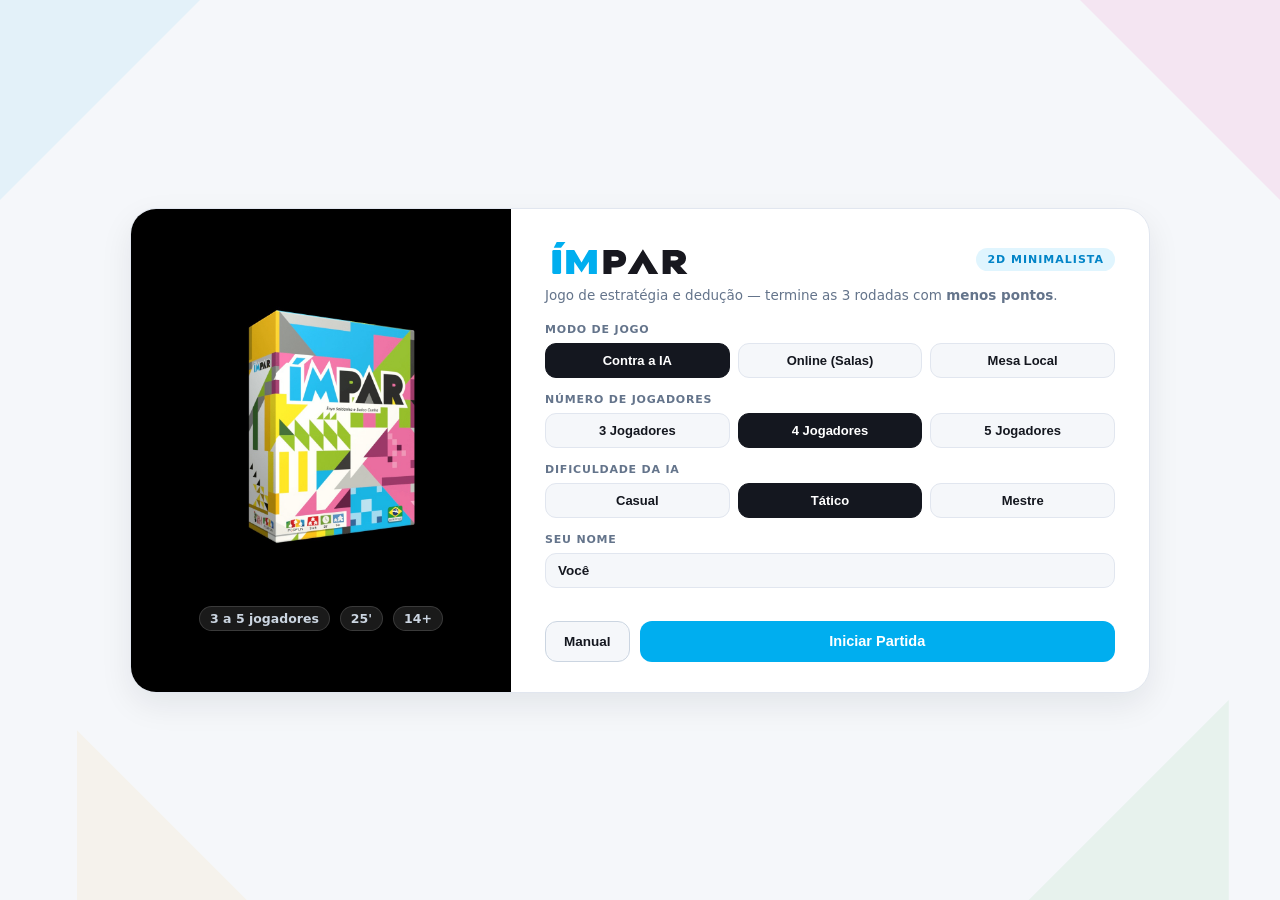
==== impar_2d/index.html @ 5ac76206 "Versao inicial do jogo IMPAR (2D Online e 3D)" ====
<!DOCTYPE html>
<html lang="pt-BR">
<head>
  <meta charset="UTF-8" />
  <meta name="viewport" content="width=device-width, initial-scale=1.0, maximum-scale=1.0, user-scalable=no" />
  <title>ÍMPAR — Edição 2D Minimalista</title>
  <link rel="manifest" href="./manifest.json" />
  <link rel="stylesheet" href="./styles/main.css" />
</head>
<body>
  <!-- Fundo geométrico minimalista -->
  <div class="geo-bg" aria-hidden="true">
    <div class="geo-shape geo-1"></div>
    <div class="geo-shape geo-2"></div>
    <div class="geo-shape geo-3"></div>
    <div class="geo-shape geo-4"></div>
  </div>

  <!-- Tela Inicial / Capa + Configuração -->
  <div id="lobby-screen" class="lobby-screen">
    <div class="lobby-shell">
      <div class="cover-column">
        <img src="./assets/capa.jpg" alt="Capa oficial do jogo Ímpar" class="cover-img" />
        <div class="cover-meta">
          <span class="meta-pill">3 a 5 jogadores</span>
          <span class="meta-pill">25'</span>
          <span class="meta-pill">14+</span>
        </div>
      </div>

      <div class="config-column" id="lobby-config-panel">
        <div class="lobby-header">
          <div id="lobby-wordmark"></div>
          <span class="edition-tag">2D Minimalista</span>
        </div>
        <p class="lobby-sub">Jogo de estratégia e dedução — termine as 3 rodadas com <strong>menos pontos</strong>.</p>

        <div class="form-section">
          <span class="form-label">Modo de Jogo</span>
          <div class="segmented" id="mode-select">
            <button class="seg-btn selected" data-mode="solo">Contra a IA</button>
            <button class="seg-btn" data-mode="online">Online (Salas)</button>
            <button class="seg-btn" data-mode="local">Mesa Local</button>
          </div>
        </div>

        <div class="form-section hidden" id="online-action-section">
          <span class="form-label">Ação Online</span>
          <div class="segmented" id="online-tab-select">
            <button class="seg-btn selected" data-online-tab="create">Criar Sala</button>
            <button class="seg-btn" data-online-tab="join">Entrar na Sala</button>
          </div>
        </div>

        <div class="form-section" id="count-section">
          <span class="form-label">Número de Jogadores</span>
          <div class="segmented" id="count-select">
            <button class="seg-btn" data-count="3">3 Jogadores</button>
            <button class="seg-btn selected" data-count="4">4 Jogadores</button>
            <button class="seg-btn" data-count="5">5 Jogadores</button>
          </div>
        </div>

        <div class="form-section" id="difficulty-section">
          <span class="form-label">Dificuldade da IA</span>
          <div class="segmented" id="diff-select">
            <button class="seg-btn" data-diff="casual">Casual</button>
            <button class="seg-btn selected" data-diff="tatico">Tático</button>
            <button class="seg-btn" data-diff="mestre">Mestre</button>
          </div>
        </div>

        <div class="form-section">
          <span class="form-label" id="names-label">Seu Nome</span>
          <div class="input-row" id="player-names-container">
            <input type="text" class="text-input" id="human-name-input" value="Você" maxlength="16" placeholder="Seu nome" />
          </div>
        </div>

        <div class="form-section hidden" id="online-create-fields">
          <span class="form-label">Senha da Sala (opcional)</span>
          <input type="password" class="text-input" id="online-create-pass" maxlength="20" placeholder="Deixe vazio para sala sem senha" style="width:100%;" />
        </div>

        <div class="form-section hidden" id="online-join-fields">
          <span class="form-label">Código e Senha da Sala</span>
          <div class="input-row">
            <input type="text" class="text-input" id="online-join-code" maxlength="8" placeholder="Código (ex: K7M2P)" style="text-transform:uppercase;letter-spacing:2px;font-weight:800;" />
            <input type="password" class="text-input" id="online-join-pass" maxlength="20" placeholder="Senha (se houver)" />
          </div>
        </div>

        <div id="online-status" class="online-status hidden"></div>

        <div class="btn-row">
          <button class="secondary-btn" id="btn-lobby-manual">Manual</button>
          <button class="primary-btn" id="btn-start-match">Iniciar Partida</button>
        </div>
      </div>

      <!-- Sala de Espera Online -->
      <div class="config-column hidden" id="waiting-room-panel">
        <div class="lobby-header">
          <div id="waiting-wordmark"></div>
          <span class="edition-tag" id="room-lock-badge">🔓 Sem senha</span>
        </div>
        <div class="room-code-box">
          <div>
            <span class="form-label" style="margin-bottom:2px;">Código da Sala</span>
            <div class="room-code-text" id="waiting-room-code">-----</div>
          </div>
          <div style="display:flex;gap:8px;flex-wrap:wrap;">
            <button class="icon-btn" id="btn-copy-code">Copiar Código</button>
            <button class="icon-btn" id="btn-copy-link">Copiar Link</button>
          </div>
        </div>

        <div class="form-section">
          <span class="form-label" id="waiting-players-label">Jogadores na Sala (1/4)</span>
          <div id="waiting-players-list" class="waiting-list"></div>
        </div>

        <div class="form-section hidden" id="waiting-host-options">
          <label class="checkbox-row">
            <input type="checkbox" id="chk-fill-bots" />
            <span>Preencher vagas vazias com IA (<strong id="waiting-bot-diff">Tático</strong>)</span>
          </label>
        </div>

        <p id="waiting-guest-msg" class="lobby-sub hidden" style="margin:6px 0 0 0;">Aguardando o anfitrião iniciar a partida...</p>

        <div class="btn-row">
          <button class="secondary-btn" id="btn-leave-room">Sair da Sala</button>
          <button class="primary-btn hidden" id="btn-start-online">Iniciar Partida Online</button>
        </div>
      </div>
    </div>
  </div>

  <!-- Tabuleiro 2D Minimalista -->
  <div id="game-shell" class="game-shell hidden">
    <header class="topbar">
      <div class="card-pill topbar-group">
        <div id="hud-wordmark"></div>
        <span class="divider-v"></span>
        <span class="stat-chip"><span class="label">Rodada</span> <strong id="hud-round">1/3</strong></span>
        <span class="stat-chip"><span class="label">Disputa</span> <strong id="hud-dispute">1/12</strong></span>
        <span class="stat-chip hide-sm"><span class="label">Bolsa</span> <strong id="hud-bag">2</strong></span>
        <span id="hud-removed-wrap" class="stat-chip hidden hide-sm"></span>
      </div>

      <div class="card-pill topbar-group">
        <button class="icon-btn" id="btn-toggle-log">Log</button>
        <button class="icon-btn" id="btn-open-manual">?</button>
        <button class="icon-btn active" id="btn-toggle-sound">Som</button>
        <button class="icon-btn" id="btn-back-menu">Menu</button>
      </div>
    </header>

    <main class="table-grid">
      <div id="opponents-top" class="opponents-top"></div>

      <div class="table-middle">
        <div id="opponents-left" class="side-seats"></div>

        <section id="center-arena" class="center-arena">
          <div class="arena-meta">
            <span>Arena da Disputa</span>
            <span id="arena-discard">Descarte oculto: 0</span>
          </div>
          <div id="hud-required-color" class="required-pill">
            <span class="color-dot" id="req-color-dot" style="background:#94a3b8;"></span>
            <span id="req-color-text">Cor livre (1ª jogada)</span>
          </div>
          <div id="arena-plays" class="arena-plays">
            <span class="arena-empty">Aguardando primeira jogada...</span>
          </div>
          <div id="arena-notice" class="arena-notice hidden"></div>
        </section>

        <div id="opponents-right" class="side-seats"></div>
      </div>

      <section id="human-zone" class="human-zone">
        <div class="human-bar">
          <div id="human-turn-text">Sua vez!</div>
          <div id="hover-pill" class="hover-pill">Passe o mouse sobre uma peça para ver cor e paridade</div>
          <div id="human-score-area" style="display:flex;align-items:center;gap:8px;"></div>
        </div>
        <div id="human-hand" class="human-hand"></div>
      </section>
    </main>
  </div>

  <div id="dispute-toast" class="dispute-toast hidden"></div>
  <aside id="side-panel" class="side-panel hidden"></aside>

  <div id="modal-backdrop" class="modal-backdrop hidden">
    <div id="modal-card" class="modal-card"></div>
  </div>

  <script src="./vendor/peerjs/peerjs.min.js"></script>
  <script type="module" src="./src/main.js"></script>
</body>
</html>
---- impar_2d/styles/main.css ----
:root {
  --bg: #f5f7fa;
  --surface: #ffffff;
  --surface-alt: #eef2f7;
  --border: #e1e6ef;
  --border-strong: #cbd5e1;
  --text: #14171f;
  --text-muted: #64748b;
  --accent: #00aeef;
  --pink: #ec008c;
  --green: #39b54a;
  --yellow: #fcb040;
  --dark: #18181f;
  --shadow-sm: 0 4px 14px rgba(15, 23, 42, 0.05);
  --shadow-md: 0 12px 32px rgba(15, 23, 42, 0.08);
}

* {
  box-sizing: border-box;
  user-select: none;
  -webkit-user-select: none;
}

html, body {
  margin: 0;
  padding: 0;
  width: 100%;
  height: 100%;
  overflow: hidden;
  background: var(--bg);
  color: var(--text);
  font-family: "Segoe UI Variable", "Segoe UI", system-ui, -apple-system, sans-serif;
}

.hidden {
  display: none !important;
}

/* Fundo geométrico minimalista inspirado na capa */
.geo-bg {
  position: fixed;
  inset: 0;
  pointer-events: none;
  z-index: 0;
  overflow: hidden;
}

.geo-shape {
  position: absolute;
  opacity: 0.07;
}

.geo-1 {
  top: -80px;
  left: -60px;
  width: 340px;
  height: 340px;
  background: var(--accent);
  clip-path: polygon(0 0, 100% 0, 0 100%);
}

.geo-2 {
  top: -40px;
  right: -40px;
  width: 280px;
  height: 280px;
  background: var(--pink);
  clip-path: polygon(100% 0, 100% 100%, 0 0);
}

.geo-3 {
  bottom: -70px;
  left: 6%;
  width: 240px;
  height: 240px;
  background: var(--yellow);
  clip-path: polygon(0 100%, 100% 100%, 0 0);
}

.geo-4 {
  bottom: -60px;
  right: 4%;
  width: 260px;
  height: 260px;
  background: var(--green);
  clip-path: polygon(100% 100%, 0 100%, 100% 0);
}

/* ==================== LOBBY COM CAPA ==================== */
.lobby-screen {
  position: fixed;
  inset: 0;
  z-index: 30;
  display: flex;
  align-items: center;
  justify-content: center;
  padding: 24px;
  overflow-y: auto;
}

.lobby-shell {
  background: var(--surface);
  border: 1.5px solid var(--border);
  border-radius: 26px;
  box-shadow: var(--shadow-md);
  max-width: 1020px;
  width: 100%;
  display: grid;
  grid-template-columns: 380px 1fr;
  overflow: hidden;
}

.cover-column {
  background: #000000;
  color: #ffffff;
  padding: 28px 24px;
  display: flex;
  flex-direction: column;
  align-items: center;
  justify-content: center;
  gap: 16px;
}

.cover-img {
  width: 100%;
  max-width: 320px;
  height: auto;
  border-radius: 12px;
  display: block;
}

.cover-meta {
  display: flex;
  align-items: center;
  gap: 10px;
  font-size: 12.5px;
  color: #cbd5e1;
  font-weight: 600;
}

.meta-pill {
  padding: 4px 10px;
  border-radius: 999px;
  background: rgba(255, 255, 255, 0.10);
  border: 1px solid rgba(255, 255, 255, 0.14);
}

.config-column {
  padding: 30px 34px;
  display: flex;
  flex-direction: column;
  justify-content: center;
}

.lobby-header {
  display: flex;
  align-items: center;
  justify-content: space-between;
  gap: 12px;
  margin-bottom: 6px;
}

.edition-tag {
  font-size: 11px;
  font-weight: 800;
  text-transform: uppercase;
  letter-spacing: 1px;
  padding: 5px 11px;
  border-radius: 999px;
  background: #e0f5fe;
  color: #0284c7;
}

.lobby-sub {
  margin: 0 0 20px 0;
  font-size: 13.5px;
  color: var(--text-muted);
}

.form-section {
  margin-bottom: 15px;
}

.form-label {
  display: block;
  font-size: 11px;
  font-weight: 800;
  text-transform: uppercase;
  letter-spacing: 0.8px;
  color: var(--text-muted);
  margin-bottom: 7px;
}

.segmented {
  display: grid;
  gap: 8px;
  grid-template-columns: repeat(auto-fit, minmax(85px, 1fr));
}

.seg-btn {
  background: var(--bg);
  border: 1.5px solid var(--border);
  color: var(--text);
  border-radius: 11px;
  padding: 9px 10px;
  font-size: 13px;
  font-weight: 700;
  cursor: pointer;
  transition: all 0.15s ease;
}

.seg-btn:hover {
  border-color: var(--border-strong);
  background: var(--surface-alt);
}

.seg-btn.selected {
  background: #14171f;
  border-color: #14171f;
  color: #ffffff;
}

.input-row {
  display: flex;
  gap: 8px;
  flex-wrap: wrap;
}

.text-input {
  flex: 1;
  min-width: 120px;
  background: var(--bg);
  border: 1.5px solid var(--border);
  border-radius: 11px;
  padding: 9px 12px;
  font-size: 13.5px;
  color: var(--text);
  font-weight: 600;
  outline: none;
}

.text-input:focus {
  border-color: var(--accent);
  background: #ffffff;
}

.checkbox-row {
  display: flex;
  align-items: center;
  gap: 9px;
  font-size: 13px;
  color: var(--text);
  cursor: pointer;
}

.btn-row {
  display: flex;
  gap: 10px;
  margin-top: 18px;
}

.primary-btn {
  flex: 1;
  background: var(--accent);
  border: none;
  color: #ffffff;
  border-radius: 12px;
  padding: 12px 20px;
  font-size: 14.5px;
  font-weight: 800;
  cursor: pointer;
  transition: transform 0.14s ease, filter 0.14s ease;
}

.primary-btn:hover {
  filter: brightness(0.95);
  transform: translateY(-1px);
}

.secondary-btn {
  background: var(--bg);
  border: 1.5px solid var(--border-strong);
  color: var(--text);
  border-radius: 12px;
  padding: 12px 18px;
  font-size: 13.5px;
  font-weight: 700;
  cursor: pointer;
  transition: background 0.14s ease;
}

.secondary-btn:hover {
  background: var(--surface-alt);
}

.online-status {
  padding: 9px 12px;
  border-radius: 10px;
  font-size: 13px;
  font-weight: 700;
  background: #fef2f2;
  color: #b91c1c;
  border: 1px solid #fecaca;
}

.online-status.info {
  background: #e0f5fe;
  color: #0369a1;
  border-color: #bae6fd;
}

.room-code-box {
  display: flex;
  align-items: center;
  justify-content: space-between;
  gap: 12px;
  background: var(--bg);
  border: 1.5px solid var(--border);
  border-radius: 14px;
  padding: 12px 16px;
  margin: 12px 0 16px 0;
}

.room-code-text {
  font-size: 26px;
  font-weight: 900;
  letter-spacing: 4px;
  color: var(--dark);
}

.waiting-list {
  display: flex;
  flex-direction: column;
  gap: 7px;
}

.waiting-slot {
  display: flex;
  align-items: center;
  justify-content: space-between;
  padding: 9px 12px;
  border-radius: 11px;
  background: var(--bg);
  border: 1.5px solid var(--border);
  font-size: 13.5px;
  font-weight: 700;
}

.waiting-slot.empty {
  color: var(--text-muted);
  border-style: dashed;
  font-weight: 600;
}

.primary-btn:disabled {
  opacity: 0.45;
  cursor: not-allowed;
  transform: none;
}

/* ==================== GAME BOARD 2D ==================== */
.game-shell {
  position: relative;
  z-index: 5;
  width: 100%;
  height: 100%;
  display: flex;
  flex-direction: column;
  padding: 12px 16px;
  gap: 10px;
}

.topbar {
  display: flex;
  align-items: center;
  justify-content: space-between;
  gap: 10px;
  flex-shrink: 0;
}

.card-pill {
  background: var(--surface);
  border: 1.5px solid var(--border);
  border-radius: 14px;
  box-shadow: var(--shadow-sm);
}

.topbar-group {
  display: flex;
  align-items: center;
  gap: 10px;
  padding: 7px 14px;
  white-space: nowrap;
}

.stat-chip {
  font-size: 12.5px;
  font-weight: 700;
  display: inline-flex;
  align-items: center;
  gap: 5px;
}

.stat-chip span.label {
  color: var(--text-muted);
  font-weight: 600;
}

.divider-v {
  width: 1.5px;
  height: 18px;
  background: var(--border);
}

.required-pill {
  display: inline-flex;
  align-items: center;
  gap: 10px;
  padding: 8px 20px;
  font-size: 16px;
  font-weight: 800;
  white-space: nowrap;
  border-radius: 999px;
  background: var(--bg);
  border: 2.5px solid var(--border);
  box-shadow: 0 3px 10px rgba(15, 23, 42, 0.06);
  transition: border-color 0.2s ease, background-color 0.2s ease;
}

.color-dot {
  width: 17px;
  height: 17px;
  border-radius: 50%;
  display: inline-block;
  flex-shrink: 0;
}

.icon-btn {
  background: var(--bg);
  border: 1.5px solid var(--border);
  color: var(--text);
  border-radius: 9px;
  padding: 5px 11px;
  font-size: 12.5px;
  font-weight: 700;
  cursor: pointer;
  transition: all 0.14s ease;
}

.icon-btn:hover {
  border-color: var(--border-strong);
  background: var(--surface-alt);
}

.icon-btn.active {
  background: #14171f;
  border-color: #14171f;
  color: #ffffff;
}

/* ==================== TABLETOP AREA ==================== */
.table-grid {
  flex: 1;
  min-height: 0;
  display: grid;
  grid-template-rows: auto 1fr auto;
  gap: 10px;
}

.opponents-top {
  width: 100%;
  display: flex;
  justify-content: space-evenly;
  align-items: stretch;
  gap: 28px;
  padding: 0 18px;
  flex-wrap: wrap;
}

.table-middle {
  min-height: 0;
  display: grid;
  grid-template-columns: 1fr minmax(430px, 520px) 1fr;
  align-items: center;
  gap: 12px;
}

.side-seats {
  display: flex;
  flex-direction: column;
  gap: 10px;
  width: fit-content;
  max-width: 100%;
}

#opponents-left {
  justify-self: start;
}

#opponents-right {
  justify-self: end;
}

.seat-card {
  width: clamp(410px, 30vw, 520px);
  min-height: 118px;
  background: var(--surface);
  border: 1.5px solid var(--border);
  border-radius: 16px;
  padding: 12px 14px;
  box-shadow: var(--shadow-sm);
  transition: border-color 0.2s ease, box-shadow 0.2s ease;
}

[data-players="5"] .seat-card {
  width: clamp(390px, 28.5vw, 470px);
}

.seat-card.active-turn {
  border-color: var(--accent);
  box-shadow: 0 0 0 3px rgba(0, 174, 239, 0.16), var(--shadow-sm);
}

.seat-header {
  display: flex;
  align-items: center;
  justify-content: space-between;
  gap: 8px;
  margin-bottom: 8px;
}

.seat-name {
  font-size: 13px;
  font-weight: 800;
  display: flex;
  align-items: center;
  gap: 6px;
}

.turn-badge {
  font-size: 10px;
  font-weight: 800;
  text-transform: uppercase;
  padding: 2px 7px;
  border-radius: 999px;
  background: var(--accent);
  color: #ffffff;
}

.seat-score {
  font-size: 11.5px;
  color: var(--text-muted);
  font-weight: 600;
}

.seat-score strong {
  color: var(--text);
}

.opp-hand {
  display: flex;
  flex-wrap: nowrap;
  gap: 4px;
  align-items: center;
  min-height: 42px;
}

.opp-penalties {
  margin-top: 8px;
  padding-top: 7px;
  border-top: 1px dashed var(--border);
  display: flex;
  align-items: center;
  gap: 5px;
  flex-wrap: wrap;
  min-height: 36px;
  font-size: 11px;
  color: var(--text-muted);
}

.pen-empty {
  font-size: 11px;
  color: #94a3b8;
  font-style: italic;
}

.flying-tile {
  position: fixed;
  z-index: 60;
  pointer-events: none;
  margin: 0;
  transition: transform 0.62s cubic-bezier(0.22, 1, 0.36, 1), opacity 0.62s ease;
  filter: drop-shadow(0 12px 22px rgba(15, 23, 42, 0.25));
}

.played-slot.discard-fade {
  opacity: 0.22;
  transform: scale(0.86);
  transition: opacity 0.45s ease, transform 0.45s ease;
}

/* ==================== CENTER ARENA ==================== */
.center-arena {
  width: 100%;
  max-width: 520px;
  min-height: 165px;
  align-self: center;
  justify-self: center;
  background: var(--surface);
  border: 2px dashed var(--border-strong);
  border-radius: 22px;
  box-shadow: var(--shadow-sm);
  display: flex;
  flex-direction: column;
  align-items: center;
  justify-content: space-between;
  gap: 10px;
  padding: 12px 14px 14px 14px;
  transition: border-color 0.25s ease, background 0.25s ease;
}

.arena-meta {
  width: 100%;
  display: flex;
  justify-content: space-between;
  font-size: 11px;
  font-weight: 700;
  color: var(--text-muted);
}

.arena-plays {
  width: 100%;
  display: flex;
  align-items: center;
  justify-content: center;
  gap: 7px;
  flex-wrap: nowrap;
}

.arena-empty {
  color: var(--text-muted);
  font-size: 13px;
  font-weight: 600;
  padding: 26px 0;
}

.played-slot {
  display: flex;
  flex-direction: column;
  align-items: center;
  gap: 4px;
  padding: 5px 6px;
  border-radius: 13px;
  border: 2px solid transparent;
  min-width: 68px;
}

.played-slot.slot-enter {
  animation: slideTileIn 0.24s cubic-bezier(0.2, 0.8, 0.2, 1);
}

.played-slot.slot-winner {
  background: #ecfdf5;
  border-color: #10b981;
}

.played-slot.slot-penalty {
  background: transparent;
  border-color: transparent;
  border-bottom: 3.5px solid #f59e0b;
  border-radius: 0;
  padding-bottom: 5px;
}

.played-slot.slot-winner.slot-penalty {
  background: #ecfdf5;
  border-color: #10b981;
  border-bottom: 3.5px solid #f59e0b;
}

.slot-tag {
  font-size: 10px;
  font-weight: 800;
  text-transform: uppercase;
  letter-spacing: 0.4px;
  padding: 1px 7px;
  border-radius: 999px;
}

.slot-tag.win {
  background: #10b981;
  color: #ffffff;
}

.slot-tag.pen {
  background: #f59e0b;
  color: #ffffff;
}

.arena-notice {
  width: 100%;
  text-align: center;
  background: #14171f;
  color: #ffffff;
  border-radius: 12px;
  padding: 8px 14px;
  font-size: 13px;
  font-weight: 700;
  line-height: 1.35;
  animation: slideTileIn 0.22s ease;
}

@keyframes slideTileIn {
  from { opacity: 0; transform: translateY(14px) scale(0.9); }
  to { opacity: 1; transform: translateY(0) scale(1); }
}

.played-who {
  font-size: 11.5px;
  font-weight: 700;
  color: var(--text);
  background: var(--bg);
  border: 1px solid var(--border);
  border-radius: 999px;
  padding: 2px 9px;
}

.dispute-toast {
  position: fixed;
  top: 12px;
  left: 50%;
  transform: translateX(-50%);
  background: #14171f;
  color: #ffffff;
  border-radius: 999px;
  padding: 9px 20px;
  font-size: 13.5px;
  font-weight: 700;
  box-shadow: var(--shadow-md);
  z-index: 25;
}

/* ==================== HUMAN HAND ZONE ==================== */
.human-zone {
  background: var(--surface);
  border: 1.5px solid var(--border);
  border-radius: 22px;
  padding: 12px 18px 14px 18px;
  box-shadow: var(--shadow-sm);
  display: flex;
  flex-direction: column;
  align-items: center;
  gap: 10px;
}

.human-zone.your-turn {
  border-color: var(--accent);
  box-shadow: 0 0 0 3px rgba(0, 174, 239, 0.14), var(--shadow-sm);
}

.human-bar {
  width: 100%;
  display: flex;
  align-items: center;
  justify-content: space-between;
  gap: 12px;
  flex-wrap: wrap;
  font-size: 13.5px;
  font-weight: 700;
}

.human-hand {
  display: flex;
  align-items: flex-end;
  justify-content: center;
  gap: 10px;
  flex-wrap: wrap;
  min-height: 76px;
}

.hand-tile-btn {
  background: none;
  border: none;
  padding: 0;
  cursor: pointer;
  transition: transform 0.16s ease, opacity 0.16s ease, filter 0.16s ease;
  display: inline-flex;
  align-items: center;
  justify-content: center;
}

.hand-tile-btn.legal:hover {
  transform: translateY(-10px) scale(1.06);
  filter: drop-shadow(0 10px 14px rgba(15, 23, 42, 0.18));
}

.hand-tile-btn.illegal {
  opacity: 0.34;
  cursor: not-allowed;
}

.hand-tile-btn.waiting {
  cursor: default;
}

.hover-pill {
  font-size: 12px;
  font-weight: 700;
  color: var(--text-muted);
  background: var(--bg);
  border: 1px solid var(--border);
  border-radius: 999px;
  padding: 4px 12px;
}

/* ==================== SVG TILES ==================== */
.tile-svg {
  display: block;
  filter: drop-shadow(0 3px 6px rgba(15, 23, 42, 0.14));
}

.tile-even.tile-sm { width: 28px; height: 28px; }
.tile-odd.tile-sm  { width: 32px; height: 28px; }

.tile-even.tile-opp { width: clamp(27px, 2.05vw, 38px); height: clamp(27px, 2.05vw, 38px); }
.tile-odd.tile-opp  { width: clamp(30px, 2.30vw, 42px); height: clamp(27px, 2.05vw, 38px); }

[data-players="5"] .tile-even.tile-opp { width: clamp(31px, 2.25vw, 40px); height: clamp(31px, 2.25vw, 40px); }
[data-players="5"] .tile-odd.tile-opp  { width: clamp(35px, 2.52vw, 44px); height: clamp(31px, 2.25vw, 40px); }

.tile-even.tile-md { width: clamp(46px, 3.6vw, 54px); height: clamp(46px, 3.6vw, 54px); }
.tile-odd.tile-md  { width: clamp(52px, 4.0vw, 60px); height: clamp(46px, 3.6vw, 54px); }

.tile-even.tile-hand { width: 62px; height: 62px; }
.tile-odd.tile-hand  { width: 69px; height: 62px; }

.tile-even.tile-lg { width: 72px; height: 72px; }
.tile-odd.tile-lg  { width: 80px; height: 72px; }

/* ==================== SIDE PANEL & MODALS ==================== */
.side-panel {
  position: fixed;
  top: 70px;
  right: 16px;
  width: 295px;
  max-height: calc(100vh - 150px);
  overflow-y: auto;
  padding: 16px;
  z-index: 26;
  background: var(--surface);
  border: 1.5px solid var(--border-strong);
  border-radius: 18px;
  box-shadow: var(--shadow-md);
}

.side-panel h3 {
  margin: 0 0 10px 0;
  font-size: 14px;
  font-weight: 800;
}

.tracker-row { margin-bottom: 10px; }
.tracker-row-title {
  font-size: 12px;
  font-weight: 700;
  margin-bottom: 4px;
  display: flex;
  align-items: center;
  gap: 6px;
}

.tracker-nums {
  display: grid;
  grid-template-columns: repeat(10, 1fr);
  gap: 3px;
}

.tracker-cell {
  text-align: center;
  font-size: 11px;
  font-weight: 700;
  padding: 4px 0;
  border-radius: 5px;
  background: var(--bg);
  border: 1px solid var(--border);
  color: var(--text-muted);
}

.tracker-cell.seen-hand {
  background: #e0f5fe;
  border-color: #38bdf8;
  color: #0369a1;
}

.tracker-cell.seen-table {
  background: #fef3c7;
  border-color: #f59e0b;
  color: #92400e;
}

.log-list {
  display: flex;
  flex-direction: column;
  gap: 6px;
  font-size: 12px;
  color: var(--text-muted);
}

.log-item {
  padding: 7px 9px;
  border-radius: 9px;
  background: var(--bg);
  line-height: 1.35;
}

.modal-backdrop {
  position: fixed;
  inset: 0;
  background: rgba(15, 23, 42, 0.45);
  backdrop-filter: blur(5px);
  display: flex;
  align-items: center;
  justify-content: center;
  padding: 20px;
  z-index: 40;
  transition: background 0.18s ease;
}

.modal-backdrop.minimized {
  background: transparent;
  backdrop-filter: none;
  -webkit-backdrop-filter: none;
  pointer-events: none;
  align-items: flex-start;
  padding: 0 20px;
}

.modal-card {
  background: var(--surface);
  border: 1.5px solid var(--border);
  border-radius: 22px;
  padding: 26px 30px;
  max-width: 640px;
  width: 100%;
  max-height: 90vh;
  overflow-y: auto;
  box-shadow: var(--shadow-md);
}

.modal-backdrop.minimized .modal-card {
  pointer-events: auto;
  max-width: 480px;
  padding: 12px 16px;
  border-radius: 18px;
  border: 2px solid var(--accent);
  box-shadow: 0 12px 32px rgba(15, 23, 42, 0.22);
}

.modal-header-row {
  display: flex;
  align-items: center;
  justify-content: space-between;
  gap: 12px;
}

.modal-header-row h2 {
  margin: 0;
  font-size: 19px;
}

.modal-backdrop.minimized .modal-header-row h2 {
  font-size: 14px;
}

.modal-backdrop.minimized .modal-desc {
  display: block;
  font-size: 12.5px !important;
  margin: 4px 0 0 0 !important;
}

.modal-backdrop.minimized .color-picker-grid {
  margin-top: 8px;
  gap: 7px;
  grid-template-columns: repeat(auto-fit, minmax(72px, 1fr));
}

.modal-backdrop.minimized .color-choice-btn {
  padding: 8px 6px;
  font-size: 12px;
  border-radius: 10px;
  gap: 4px;
}

.modal-backdrop.minimized .color-choice-btn svg {
  width: 22px;
  height: 22px;
}

.modal-backdrop.minimized .tile-picker-grid {
  margin-top: 8px;
  gap: 8px;
}

.modal-backdrop.minimized .pick-tile-btn {
  padding: 6px;
  border-radius: 12px;
}

.modal-backdrop.minimized .pick-tile-btn .tile-svg {
  width: 46px;
  height: 46px;
}

.color-picker-grid {
  display: grid;
  grid-template-columns: repeat(auto-fit, minmax(100px, 1fr));
  gap: 10px;
  margin-top: 16px;
}

.color-choice-btn {
  border: none;
  border-radius: 14px;
  padding: 16px 10px;
  color: #ffffff;
  font-size: 14px;
  font-weight: 800;
  cursor: pointer;
  display: flex;
  flex-direction: column;
  align-items: center;
  gap: 7px;
  transition: transform 0.14s ease;
}

.color-choice-btn:hover {
  transform: translateY(-3px);
}

.tile-picker-grid {
  display: flex;
  justify-content: center;
  gap: 14px;
  flex-wrap: wrap;
  margin-top: 18px;
}

.pick-tile-btn {
  background: var(--bg);
  border: 1.5px solid var(--border);
  border-radius: 16px;
  padding: 12px;
  cursor: pointer;
  transition: transform 0.14s ease, border-color 0.14s ease;
}

.pick-tile-btn:hover {
  transform: scale(1.06);
  border-color: var(--accent);
}

.score-table {
  width: 100%;
  border-collapse: collapse;
  margin: 16px 0;
  font-size: 14px;
}

.score-table th, .score-table td {
  padding: 9px 10px;
  border-bottom: 1px solid var(--border);
  text-align: center;
}

.score-table th {
  font-size: 11.5px;
  text-transform: uppercase;
  color: var(--text-muted);
}

.score-table td:first-child, .score-table th:first-child {
  text-align: left;
}

.score-table tr.winner-row {
  background: #ecfdf5;
}

.manual-content h4 {
  color: #0284c7;
  margin: 14px 0 5px 0;
  font-size: 14.5px;
}

.manual-content p, .manual-content li {
  color: #334155;
  font-size: 13.5px;
  line-height: 1.5;
}

@media (max-width: 900px) {
  .lobby-shell {
    grid-template-columns: 1fr;
  }
  .cover-column {
    padding: 18px;
  }
  .cover-img {
    max-width: 190px;
  }
  .seat-card,
  [data-players="5"] .seat-card {
    width: 100%;
  }
  .table-middle {
    grid-template-columns: 1fr;
  }
  .arena-plays {
    flex-wrap: wrap;
  }
  .hide-sm {
    display: none !important;
  }
}
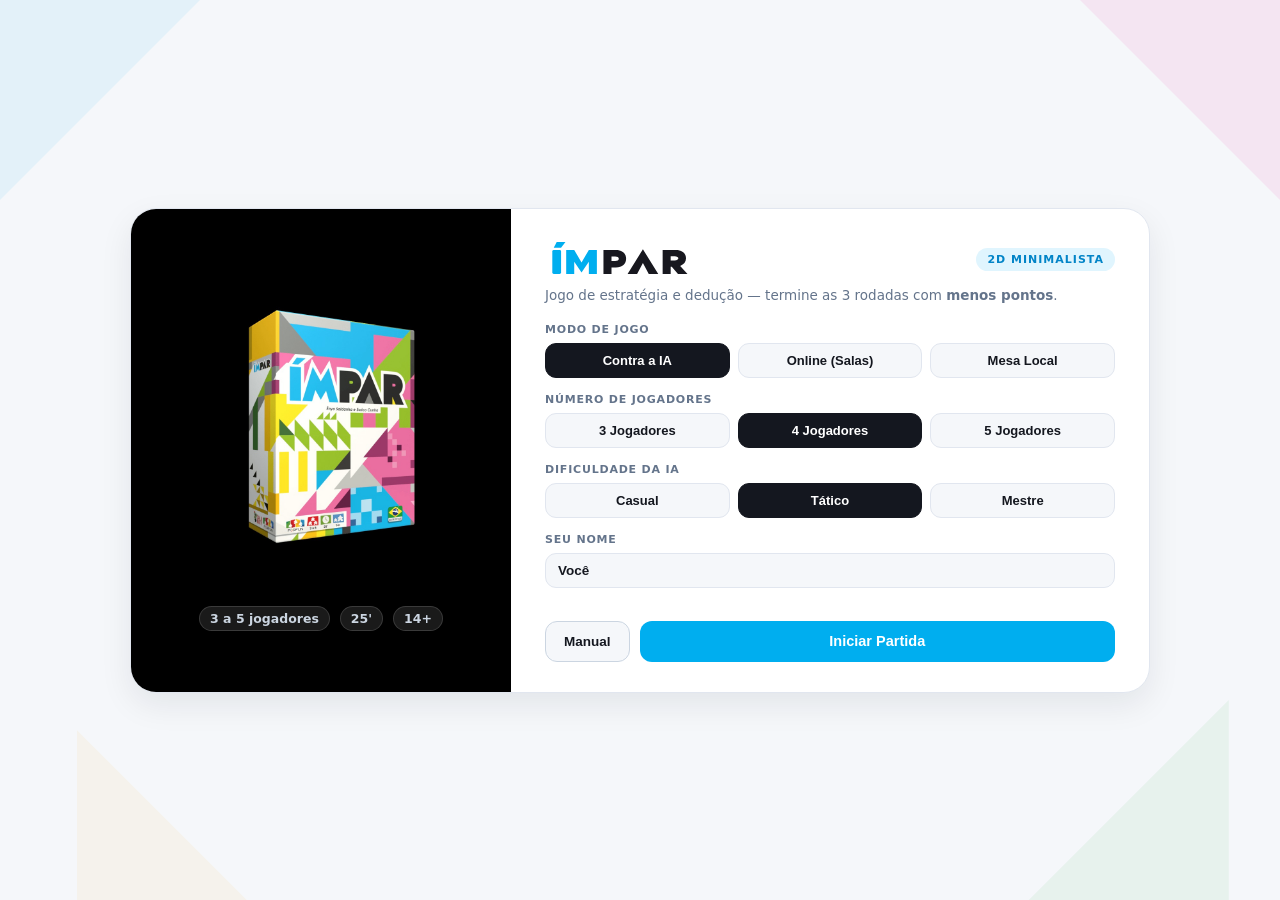
==== commit a9ef900f: "feat(impar_2d): arena 5p mobile em linha unica e salas livres com diretorio ao vivo" ====
--- a/impar_2d/index.html
+++ b/impar_2d/index.html
@@ -47,8 +47,9 @@
         <div class="form-section hidden" id="online-action-section">
           <span class="form-label">Ação Online</span>
           <div class="segmented" id="online-tab-select">
-            <button class="seg-btn selected" data-online-tab="create">Criar Sala</button>
-            <button class="seg-btn" data-online-tab="join">Entrar na Sala</button>
+            <button class="seg-btn selected" data-online-tab="browse">Salas Abertas</button>
+            <button class="seg-btn" data-online-tab="create">Criar Sala</button>
+            <button class="seg-btn" data-online-tab="join">Por Código</button>
           </div>
         </div>
 
@@ -77,9 +78,35 @@
           </div>
         </div>
 
+        <div class="form-section hidden" id="online-browse-fields">
+          <div class="rooms-browser-header">
+            <span class="form-label" style="margin-bottom:0;">Salas Disponíveis</span>
+            <div style="display:flex;align-items:center;gap:6px;">
+              <span class="dir-status-pill" id="online-dir-status">Buscando...</span>
+              <button type="button" class="icon-btn" id="btn-refresh-rooms">Atualizar</button>
+            </div>
+          </div>
+          <div id="online-rooms-list" class="rooms-browser-list"></div>
+        </div>
+
         <div class="form-section hidden" id="online-create-fields">
-          <span class="form-label">Senha da Sala (opcional)</span>
-          <input type="password" class="text-input" id="online-create-pass" maxlength="20" placeholder="Deixe vazio para sala sem senha" style="width:100%;" />
+          <span class="form-label">Tipo de Sala</span>
+          <div class="segmented" id="online-visibility-select">
+            <button type="button" class="seg-btn selected" data-visibility="public">🌐 Livre</button>
+            <button type="button" class="seg-btn" data-visibility="public-pass">🔐 Pública c/ Senha</button>
+            <button type="button" class="seg-btn" data-visibility="private">🔑 Privada</button>
+          </div>
+          <p class="visibility-hint" id="online-visibility-hint">Aparece em Salas Abertas — qualquer pessoa entra sem código e sem senha.</p>
+
+          <div style="margin-top:10px;">
+            <span class="form-label">Nome da Sala (opcional)</span>
+            <input type="text" class="text-input" id="online-room-name" maxlength="28" placeholder="Nome da sala (opcional)" style="width:100%;" />
+          </div>
+
+          <div id="online-create-pass-wrap" class="hidden" style="margin-top:10px;">
+            <span class="form-label" id="online-pass-label">Senha da Sala</span>
+            <input type="password" class="text-input" id="online-create-pass" maxlength="20" placeholder="Digite a senha da sala" style="width:100%;" />
+          </div>
         </div>
 
         <div class="form-section hidden" id="online-join-fields">
@@ -104,8 +131,18 @@
           <div id="waiting-wordmark"></div>
           <span class="edition-tag" id="room-lock-badge">🔓 Sem senha</span>
         </div>
-        <div class="room-code-box">
+
+        <div class="public-room-banner hidden" id="waiting-room-public-box">
           <div>
+            <div style="font-size:15px;font-weight:800;color:#14171f;" id="waiting-public-name">Mesa Online</div>
+            <div style="font-size:12px;color:#0369a1;font-weight:600;margin-top:2px;">🌐 Sala Livre — Visível em Salas Abertas (sem código e sem senha)</div>
+          </div>
+          <button class="icon-btn" id="btn-copy-link-public">Copiar Link</button>
+        </div>
+
+        <div class="room-code-box" id="waiting-room-code-box">
+          <div>
+            <div style="font-size:13.5px;font-weight:800;color:#14171f;margin-bottom:3px;" id="waiting-code-room-name">Mesa Online</div>
             <span class="form-label" style="margin-bottom:2px;">Código da Sala</span>
             <div class="room-code-text" id="waiting-room-code">-----</div>
           </div>
@@ -200,6 +237,7 @@
   </div>
 
   <script src="./vendor/peerjs/peerjs.min.js"></script>
+  <script src="./vendor/mqtt/mqtt.min.js"></script>
   <script type="module" src="./src/main.js"></script>
 </body>
 </html>
--- a/impar_2d/styles/main.css
+++ b/impar_2d/styles/main.css
@@ -328,6 +328,150 @@
   color: var(--dark);
 }
 
+.visibility-hint {
+  font-size: 11.5px;
+  color: var(--text-muted);
+  margin: 6px 0 0 0;
+  line-height: 1.35;
+}
+
+.rooms-browser-header {
+  display: flex;
+  align-items: center;
+  justify-content: space-between;
+  gap: 8px;
+  margin-bottom: 7px;
+}
+
+.dir-status-pill {
+  font-size: 11px;
+  font-weight: 700;
+  padding: 2px 8px;
+  border-radius: 999px;
+  background: var(--surface-alt);
+  color: var(--text-muted);
+}
+
+.dir-status-pill.connected {
+  background: #dcfce7;
+  color: #15803d;
+}
+
+.dir-status-pill.connecting {
+  background: #e0f5fe;
+  color: #0369a1;
+}
+
+.dir-status-pill.offline {
+  background: #fee2e2;
+  color: #b91c1c;
+}
+
+.rooms-browser-list {
+  display: flex;
+  flex-direction: column;
+  gap: 7px;
+  max-height: 220px;
+  overflow-y: auto;
+  padding-right: 2px;
+}
+
+.room-list-item {
+  display: flex;
+  align-items: center;
+  justify-content: space-between;
+  gap: 10px;
+  padding: 9px 12px;
+  border-radius: 12px;
+  background: var(--bg);
+  border: 1.5px solid var(--border);
+}
+
+.room-item-info {
+  min-width: 0;
+  flex: 1;
+}
+
+.room-item-title {
+  font-size: 13.5px;
+  font-weight: 800;
+  color: var(--text);
+  display: flex;
+  align-items: center;
+  gap: 6px;
+  flex-wrap: wrap;
+}
+
+.room-item-meta {
+  font-size: 11.5px;
+  color: var(--text-muted);
+  font-weight: 600;
+  margin-top: 2px;
+}
+
+.room-badge-open,
+.room-badge-lock {
+  font-size: 10.5px;
+  font-weight: 800;
+  padding: 2px 7px;
+  border-radius: 999px;
+}
+
+.room-badge-open {
+  background: #dcfce7;
+  color: #15803d;
+}
+
+.room-badge-lock {
+  background: #fef3c7;
+  color: #b45309;
+}
+
+.room-join-btn {
+  background: var(--accent);
+  border: none;
+  color: #ffffff;
+  border-radius: 9px;
+  padding: 7px 14px;
+  font-size: 12.5px;
+  font-weight: 800;
+  cursor: pointer;
+  white-space: nowrap;
+  transition: filter 0.14s ease;
+}
+
+.room-join-btn:hover:not(:disabled) {
+  filter: brightness(0.94);
+}
+
+.room-join-btn:disabled {
+  background: var(--border-strong);
+  color: var(--text-muted);
+  cursor: not-allowed;
+}
+
+.rooms-empty {
+  padding: 18px 14px;
+  text-align: center;
+  border: 1.5px dashed var(--border-strong);
+  border-radius: 12px;
+  color: var(--text-muted);
+  font-size: 12.5px;
+  line-height: 1.45;
+}
+
+.public-room-banner {
+  display: flex;
+  align-items: center;
+  justify-content: space-between;
+  gap: 12px;
+  background: #f0f9ff;
+  border: 1.5px solid #bae6fd;
+  border-radius: 14px;
+  padding: 12px 16px;
+  margin: 12px 0 16px 0;
+}
+
 .waiting-list {
   display: flex;
   flex-direction: column;
@@ -1099,24 +1243,316 @@
 }
 
 @media (max-width: 900px) {
-  .lobby-shell {
-    grid-template-columns: 1fr;
-  }
-  .cover-column {
-    padding: 18px;
-  }
-  .cover-img {
-    max-width: 190px;
+  html, body {
+    height: auto;
+    min-height: 100dvh;
+    overflow-y: auto;
+    overflow-x: hidden;
+  }
+  .game-shell {
+    height: auto;
+    min-height: 100dvh;
+    padding: 6px 8px 12px 8px;
+    gap: 6px;
+  }
+  .topbar {
+    gap: 4px;
+    flex-wrap: wrap;
+    width: 100%;
+  }
+  .topbar-group {
+    padding: 4px 6px;
+    gap: 4px;
+    border-radius: 10px;
+    min-width: 0;
+  }
+  #hud-wordmark svg {
+    height: 13px;
+    width: auto;
+    display: block;
+  }
+  .divider-v {
+    height: 12px;
+  }
+  .stat-chip {
+    font-size: 10px;
+    gap: 2px;
+  }
+  .topbar .icon-btn {
+    padding: 3px 5.5px;
+    font-size: 10.5px;
+    border-radius: 7px;
+  }
+  .table-grid {
+    display: flex;
+    flex-direction: column;
+    gap: 6px;
+    flex: 1;
+  }
+  .opponents-top {
+    padding: 0;
+    gap: 6px;
+    flex-direction: column;
+    align-items: stretch;
+  }
+  .table-middle {
+    display: flex;
+    flex-direction: column;
+    align-items: stretch;
+    gap: 6px;
+  }
+  .side-seats {
+    width: 100%;
+    max-width: 100%;
+    gap: 6px;
+  }
+  #opponents-left {
+    order: 1;
+    justify-self: stretch;
+  }
+  #opponents-right {
+    order: 2;
+    justify-self: stretch;
+  }
+  #center-arena {
+    order: 3;
+    max-width: 100%;
+    min-height: 112px;
+    padding: 8px 10px 10px 10px;
+    gap: 6px;
+    border-radius: 16px;
   }
   .seat-card,
   [data-players="5"] .seat-card {
     width: 100%;
-  }
-  .table-middle {
+    min-height: 0;
+    padding: 6px 8px;
+    border-radius: 12px;
+  }
+  .seat-header {
+    margin-bottom: 4px;
+    gap: 6px;
+  }
+  .seat-name {
+    font-size: 12px;
+  }
+  .seat-score {
+    font-size: 10.5px;
+    white-space: nowrap;
+  }
+  .opp-hand {
+    gap: 2px;
+    min-height: 28px;
+    flex-wrap: wrap;
+    justify-content: flex-start;
+  }
+  .tile-even.tile-opp,
+  [data-players="5"] .tile-even.tile-opp {
+    width: clamp(22px, 6.4vw, 28px);
+    height: clamp(22px, 6.4vw, 28px);
+  }
+  .tile-odd.tile-opp,
+  [data-players="5"] .tile-odd.tile-opp {
+    width: clamp(25px, 7.2vw, 31px);
+    height: clamp(22px, 6.4vw, 28px);
+  }
+  .opp-penalties {
+    margin-top: 4px;
+    padding-top: 4px;
+    min-height: 22px;
+    font-size: 10px;
+    gap: 3px;
+  }
+  .tile-even.tile-sm {
+    width: 18px;
+    height: 18px;
+  }
+  .tile-odd.tile-sm {
+    width: 20px;
+    height: 18px;
+  }
+  .arena-meta {
+    font-size: 10px;
+  }
+  .required-pill {
+    padding: 4px 12px;
+    font-size: 13px;
+    gap: 6px;
+    border-width: 2px;
+  }
+  .required-pill .color-dot {
+    width: 12px;
+    height: 12px;
+  }
+  .arena-plays {
+    gap: 5px;
+    flex-wrap: wrap;
+  }
+  .arena-empty {
+    padding: 12px 0;
+    font-size: 12px;
+  }
+  .played-slot {
+    min-width: 54px;
+    padding: 4px;
+    gap: 3px;
+  }
+  .tile-even.tile-md {
+    width: 38px;
+    height: 38px;
+  }
+  .tile-odd.tile-md {
+    width: 43px;
+    height: 38px;
+  }
+  .played-who {
+    font-size: 10px;
+    padding: 1px 6px;
+  }
+  .arena-notice {
+    font-size: 11.5px;
+    padding: 6px 10px;
+  }
+  /* Somente modo 5 jogadores web mobile: mantém todas as 5 peças da arena em 1 linha */
+  [data-players="5"] #center-arena {
+    padding: 8px 6px 10px 6px;
+  }
+  [data-players="5"] .arena-plays {
+    gap: 2px;
+    flex-wrap: nowrap;
+    justify-content: center;
+    align-items: flex-start;
+  }
+  [data-players="5"] .played-slot {
+    min-width: 0;
+    flex: 1 1 0;
+    max-width: 72px;
+    padding: 3px 2px;
+    gap: 2px;
+    border-radius: 10px;
+  }
+  [data-players="5"] .tile-even.tile-md {
+    width: 32px;
+    height: 32px;
+  }
+  [data-players="5"] .tile-odd.tile-md {
+    width: 36px;
+    height: 32px;
+  }
+  [data-players="5"] .played-who {
+    font-size: 9px;
+    padding: 1px 4px;
+    max-width: 100%;
+    overflow: hidden;
+    text-overflow: ellipsis;
+    white-space: nowrap;
+  }
+  [data-players="5"] .slot-tag {
+    font-size: 8px;
+    padding: 1px 4px;
+    letter-spacing: 0;
+    line-height: 1.15;
+    text-align: center;
+    white-space: normal;
+  }
+  .human-zone {
+    padding: 8px 10px 10px 10px;
+    gap: 6px;
+    border-radius: 16px;
+    margin-top: auto;
+  }
+  .human-bar {
+    font-size: 12px;
+    gap: 6px;
+  }
+  .hover-pill {
+    display: none !important;
+  }
+  .human-hand {
+    gap: 6px;
+    min-height: 52px;
+  }
+  .tile-even.tile-hand {
+    width: 44px;
+    height: 44px;
+  }
+  .tile-odd.tile-hand {
+    width: 49px;
+    height: 44px;
+  }
+  .hand-tile-btn.legal:hover {
+    transform: none;
+    filter: none;
+  }
+  .hand-tile-btn.legal:active {
+    transform: scale(0.94);
+  }
+  .lobby-screen {
+    align-items: flex-start;
+    padding: 10px;
+  }
+  .lobby-shell {
     grid-template-columns: 1fr;
-  }
-  .arena-plays {
-    flex-wrap: wrap;
+    border-radius: 18px;
+  }
+  .cover-column {
+    padding: 14px;
+    gap: 10px;
+  }
+  .cover-img {
+    max-width: 135px;
+  }
+  .config-column {
+    padding: 16px;
+  }
+  #online-tab-select .seg-btn,
+  #online-visibility-select .seg-btn {
+    font-size: 11.5px;
+    padding: 8px 4px;
+  }
+  .public-room-banner,
+  .room-code-box {
+    flex-direction: column;
+    align-items: flex-start;
+    gap: 8px;
+    padding: 10px 12px;
+  }
+  .room-code-text {
+    font-size: 22px;
+  }
+  .side-panel {
+    top: 52px;
+    left: 8px;
+    right: 8px;
+    width: auto;
+    max-height: 55dvh;
+  }
+  .dispute-toast {
+    top: 50px;
+    max-width: calc(100vw - 16px);
+    font-size: 12px;
+    padding: 6px 14px;
+    text-align: center;
+  }
+  .modal-backdrop.minimized {
+    align-items: flex-end;
+    padding: 0 8px 10px 8px;
+  }
+  .modal-backdrop.minimized .modal-card {
+    max-width: 100%;
+    padding: 10px 12px;
+  }
+  .modal-backdrop.minimized .color-picker-grid {
+    grid-template-columns: repeat(5, 1fr);
+    gap: 5px;
+  }
+  .modal-backdrop.minimized .color-choice-btn {
+    padding: 7px 3px;
+    font-size: 10.5px;
+  }
+  .modal-backdrop.minimized .color-choice-btn svg {
+    width: 18px;
+    height: 18px;
   }
   .hide-sm {
     display: none !important;
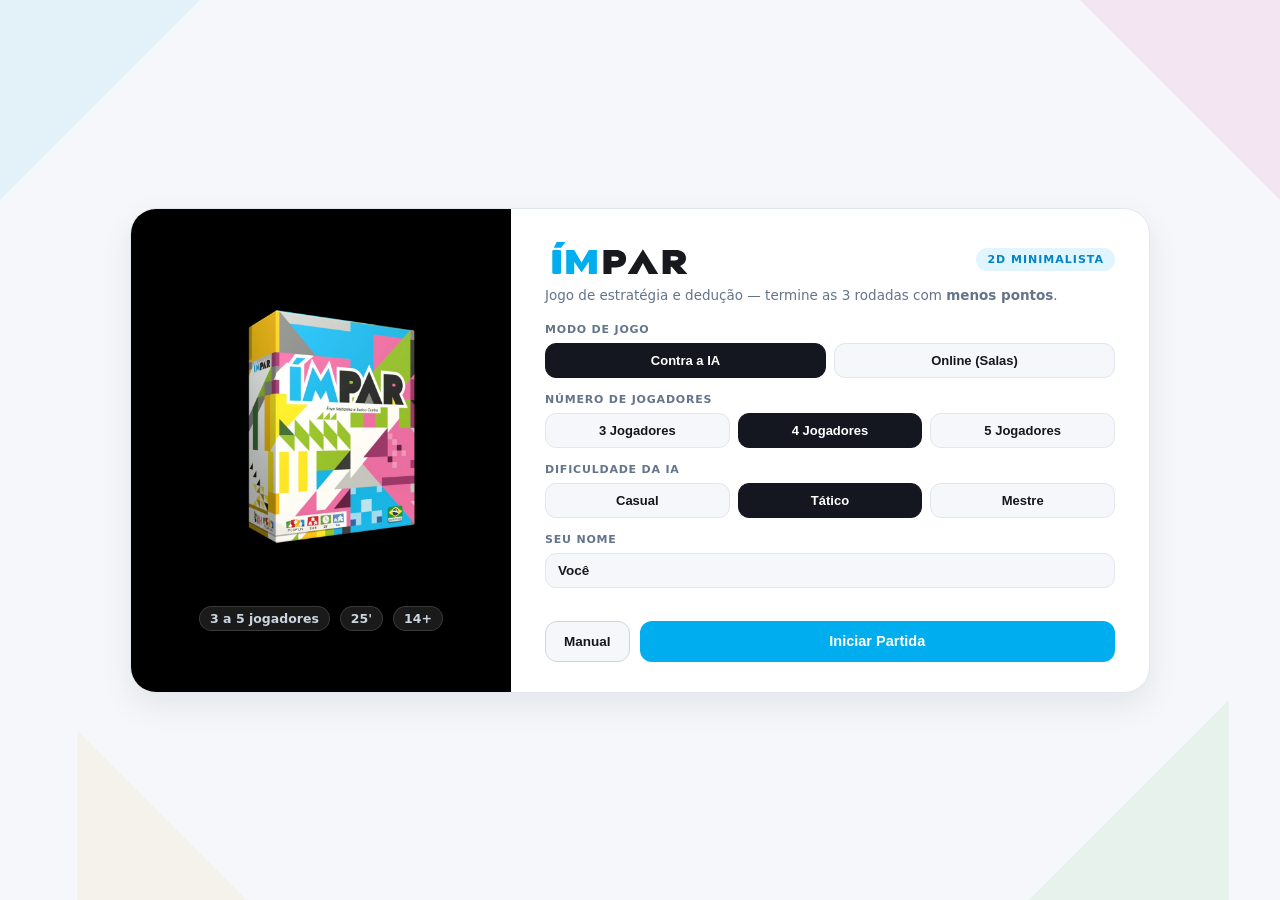
==== commit 9370184b: "chore(impar_2d): remove modo Mesa Local do menu" ====
--- a/impar_2d/index.html
+++ b/impar_2d/index.html
@@ -40,7 +40,6 @@
           <div class="segmented" id="mode-select">
             <button class="seg-btn selected" data-mode="solo">Contra a IA</button>
             <button class="seg-btn" data-mode="online">Online (Salas)</button>
-            <button class="seg-btn" data-mode="local">Mesa Local</button>
           </div>
         </div>
 
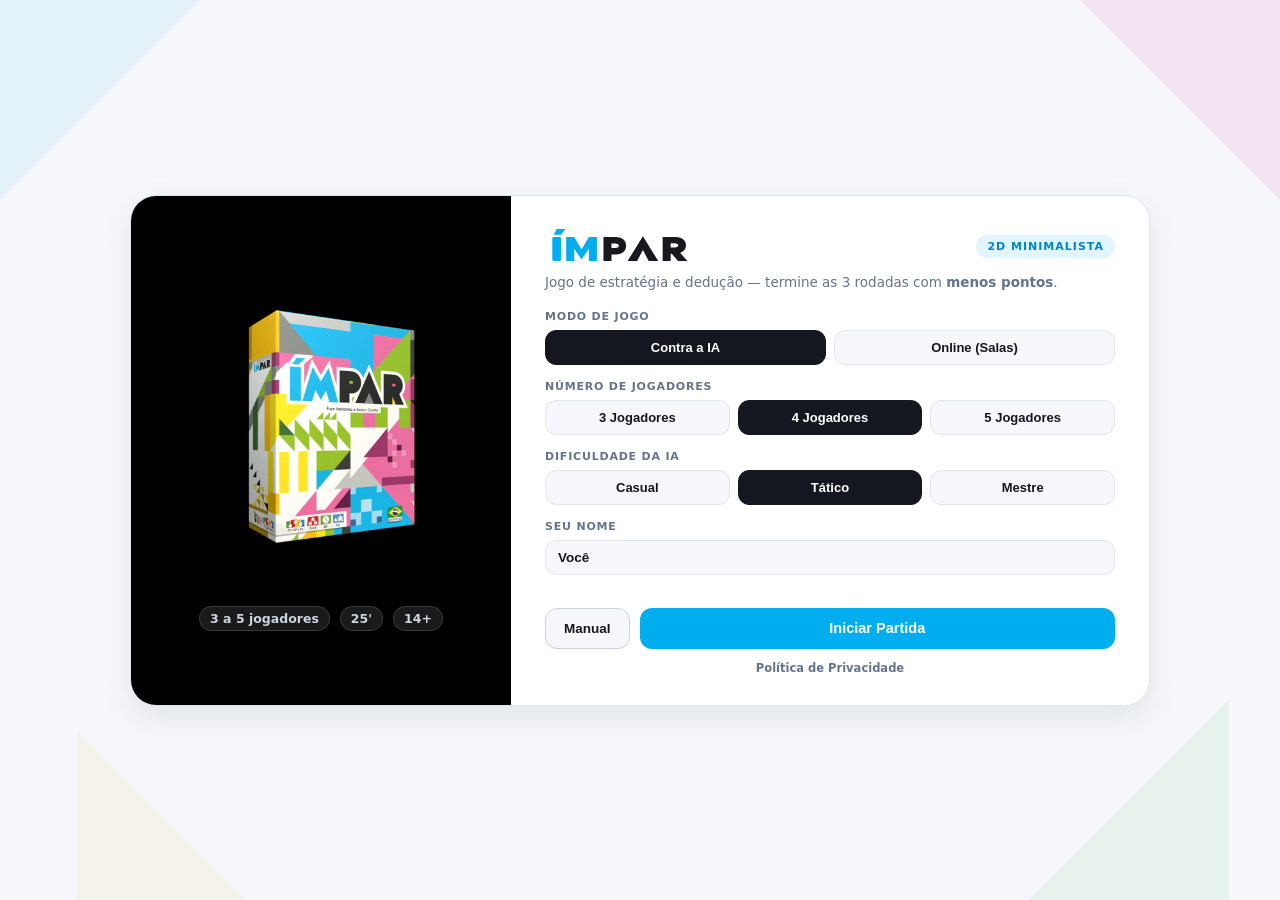
==== commit 0c5be9e1: "fix(impar_2d): migra multiplayer online para MQTT-over-WSS multi-broker (inclui porta 443)" ====
--- a/impar_2d/index.html
+++ b/impar_2d/index.html
@@ -2,7 +2,9 @@
 <html lang="pt-BR">
 <head>
   <meta charset="UTF-8" />
-  <meta name="viewport" content="width=device-width, initial-scale=1.0, maximum-scale=1.0, user-scalable=no" />
+  <meta name="viewport" content="width=device-width, initial-scale=1.0, maximum-scale=1.0, user-scalable=no, viewport-fit=cover" />
+  <meta name="theme-color" content="#f5f7fa" />
+  <meta name="mobile-web-app-capable" content="yes" />
   <title>ÍMPAR — Edição 2D Minimalista</title>
   <link rel="manifest" href="./manifest.json" />
   <link rel="stylesheet" href="./styles/main.css" />
@@ -122,6 +124,9 @@
           <button class="secondary-btn" id="btn-lobby-manual">Manual</button>
           <button class="primary-btn" id="btn-start-match">Iniciar Partida</button>
         </div>
+        <div class="lobby-footer-links">
+          <a href="https://enyosaldanha26.github.io/impar/privacidade.html" target="_blank" rel="noopener noreferrer">Política de Privacidade</a>
+        </div>
       </div>
 
       <!-- Sala de Espera Online -->
@@ -235,7 +240,6 @@
     <div id="modal-card" class="modal-card"></div>
   </div>
 
-  <script src="./vendor/peerjs/peerjs.min.js"></script>
   <script src="./vendor/mqtt/mqtt.min.js"></script>
   <script type="module" src="./src/main.js"></script>
 </body>
--- a/impar_2d/styles/main.css
+++ b/impar_2d/styles/main.css
@@ -27,9 +27,22 @@
   width: 100%;
   height: 100%;
   overflow: hidden;
+  overscroll-behavior: none;
+  -webkit-tap-highlight-color: transparent;
   background: var(--bg);
   color: var(--text);
   font-family: "Segoe UI Variable", "Segoe UI", system-ui, -apple-system, sans-serif;
+}
+
+.seg-btn,
+.primary-btn,
+.secondary-btn,
+.icon-btn,
+.room-join-btn,
+.hand-tile-btn,
+.color-choice-btn,
+.pick-tile-btn {
+  touch-action: manipulation;
 }
 
 .hidden {
@@ -94,7 +107,7 @@
   display: flex;
   align-items: center;
   justify-content: center;
-  padding: 24px;
+  padding: max(24px, env(safe-area-inset-top)) max(24px, env(safe-area-inset-right)) max(24px, env(safe-area-inset-bottom)) max(24px, env(safe-area-inset-left));
   overflow-y: auto;
 }
 
@@ -257,6 +270,23 @@
   display: flex;
   gap: 10px;
   margin-top: 18px;
+}
+
+.lobby-footer-links {
+  margin-top: 12px;
+  text-align: center;
+  font-size: 11.5px;
+}
+
+.lobby-footer-links a {
+  color: var(--text-muted);
+  text-decoration: none;
+  font-weight: 600;
+}
+
+.lobby-footer-links a:hover {
+  color: var(--text);
+  text-decoration: underline;
 }
 
 .primary-btn {
@@ -1065,7 +1095,7 @@
   display: flex;
   align-items: center;
   justify-content: center;
-  padding: 20px;
+  padding: max(20px, env(safe-area-inset-top)) max(20px, env(safe-area-inset-right)) max(20px, env(safe-area-inset-bottom)) max(20px, env(safe-area-inset-left));
   z-index: 40;
   transition: background 0.18s ease;
 }
@@ -1252,7 +1282,7 @@
   .game-shell {
     height: auto;
     min-height: 100dvh;
-    padding: 6px 8px 12px 8px;
+    padding: max(6px, env(safe-area-inset-top)) max(8px, env(safe-area-inset-right)) max(12px, env(safe-area-inset-bottom)) max(8px, env(safe-area-inset-left));
     gap: 6px;
   }
   .topbar {
@@ -1489,7 +1519,7 @@
   }
   .lobby-screen {
     align-items: flex-start;
-    padding: 10px;
+    padding: max(10px, env(safe-area-inset-top)) max(10px, env(safe-area-inset-right)) max(14px, env(safe-area-inset-bottom)) max(10px, env(safe-area-inset-left));
   }
   .lobby-shell {
     grid-template-columns: 1fr;
@@ -1521,14 +1551,14 @@
     font-size: 22px;
   }
   .side-panel {
-    top: 52px;
-    left: 8px;
-    right: 8px;
+    top: calc(52px + env(safe-area-inset-top));
+    left: max(8px, env(safe-area-inset-left));
+    right: max(8px, env(safe-area-inset-right));
     width: auto;
     max-height: 55dvh;
   }
   .dispute-toast {
-    top: 50px;
+    top: calc(50px + env(safe-area-inset-top));
     max-width: calc(100vw - 16px);
     font-size: 12px;
     padding: 6px 14px;
@@ -1536,7 +1566,7 @@
   }
   .modal-backdrop.minimized {
     align-items: flex-end;
-    padding: 0 8px 10px 8px;
+    padding: 0 8px max(10px, env(safe-area-inset-bottom)) 8px;
   }
   .modal-backdrop.minimized .modal-card {
     max-width: 100%;
